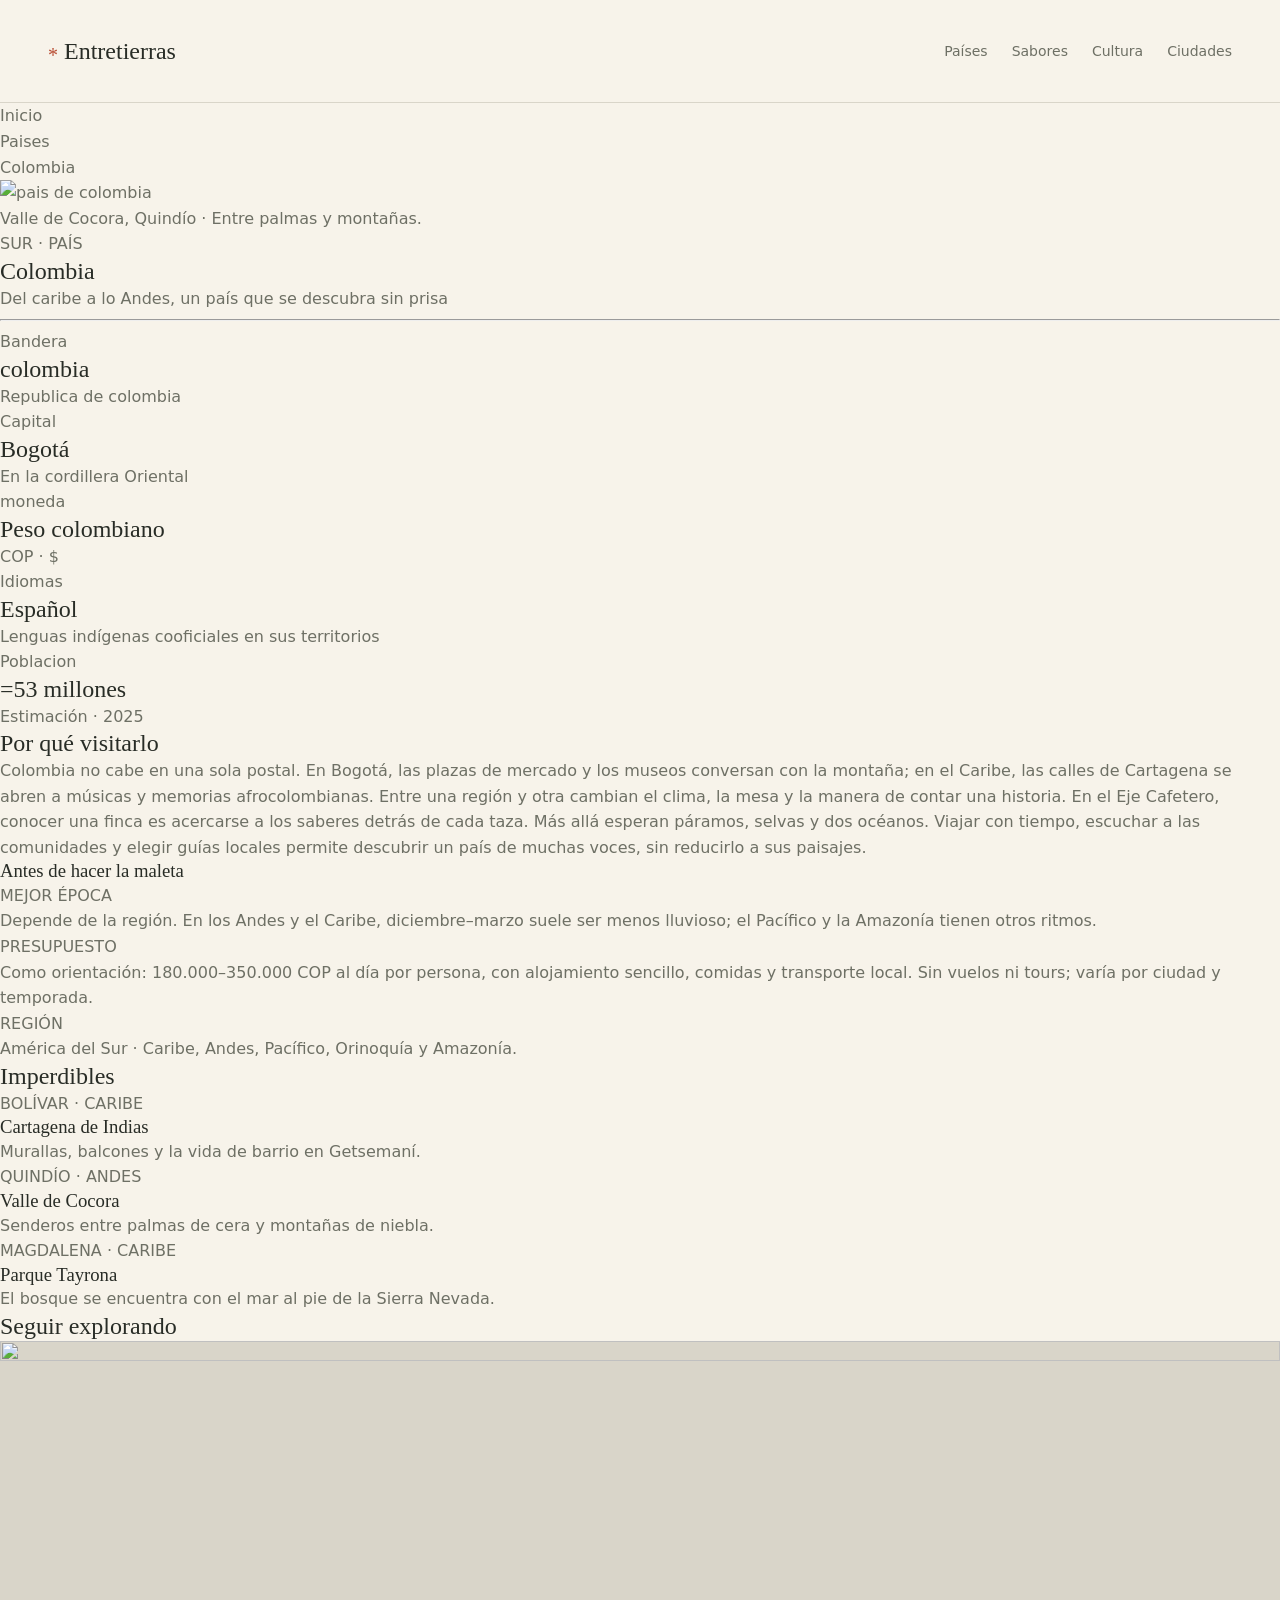
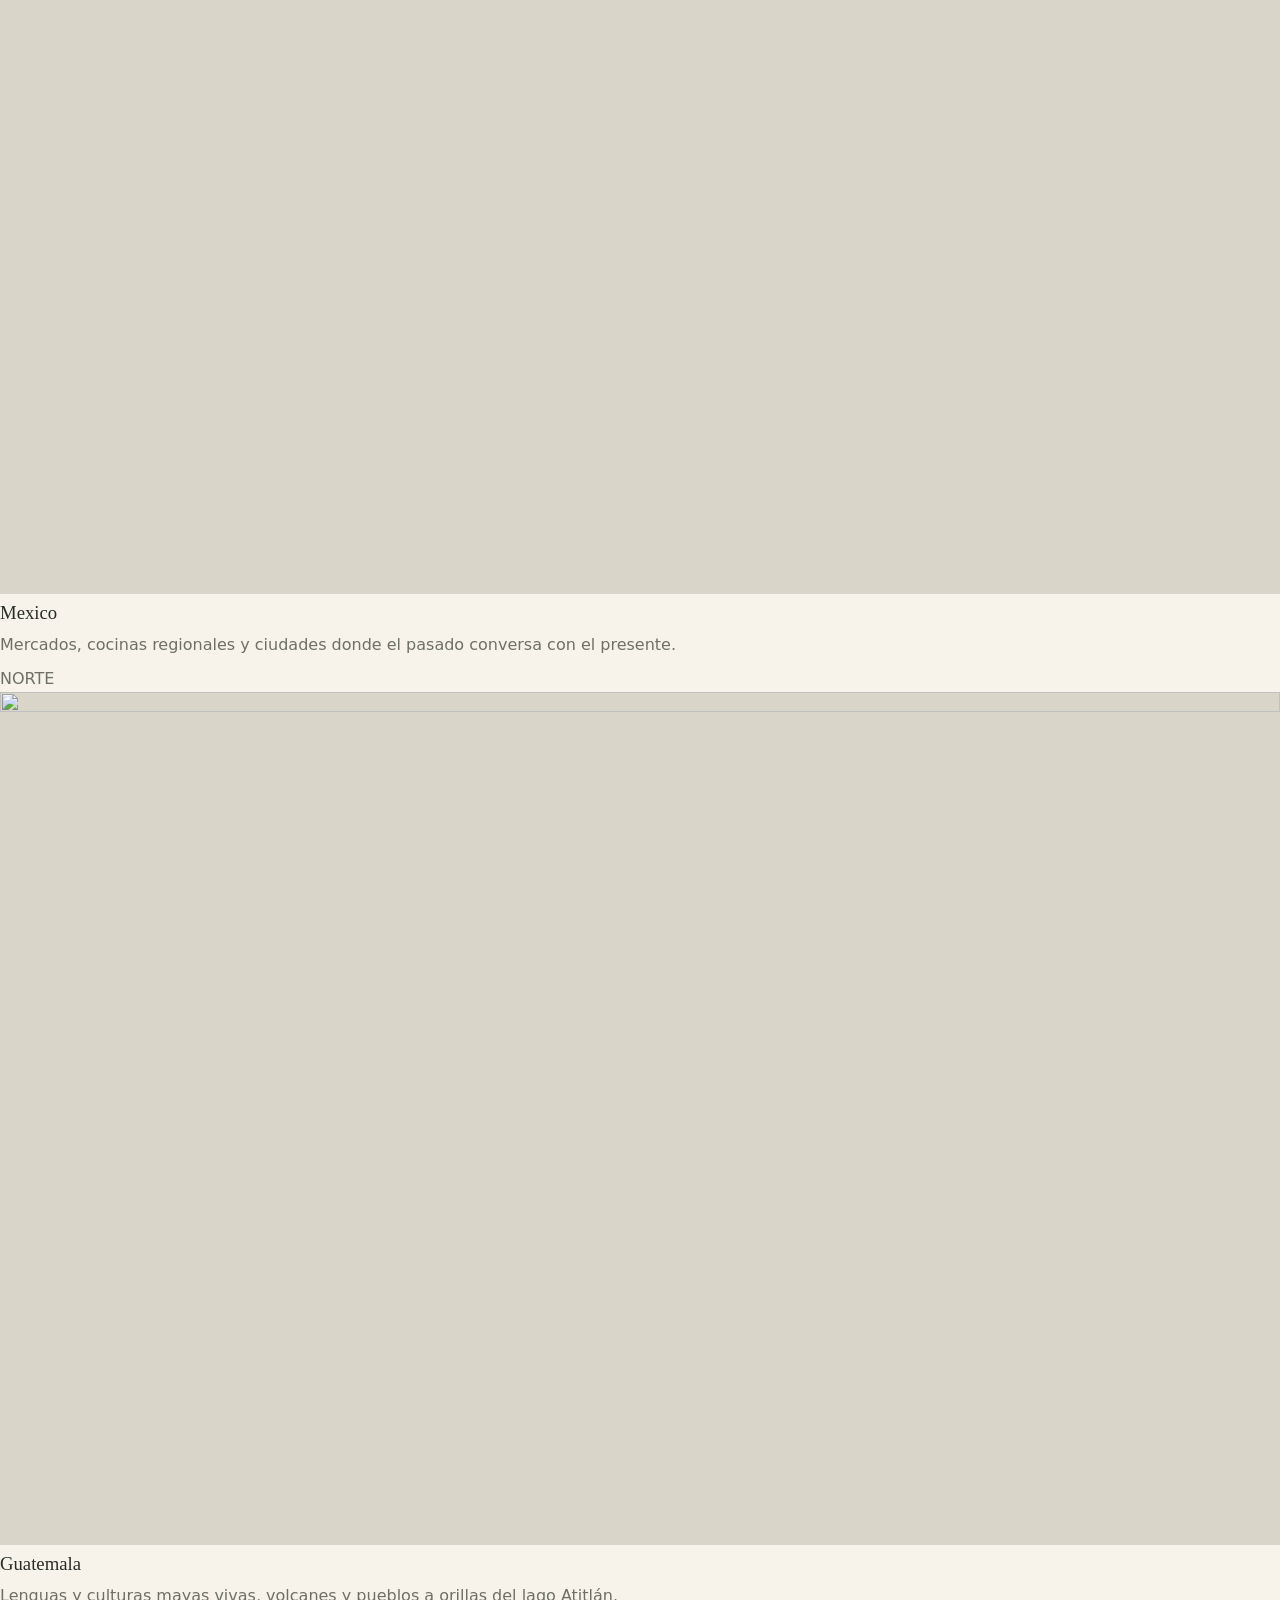
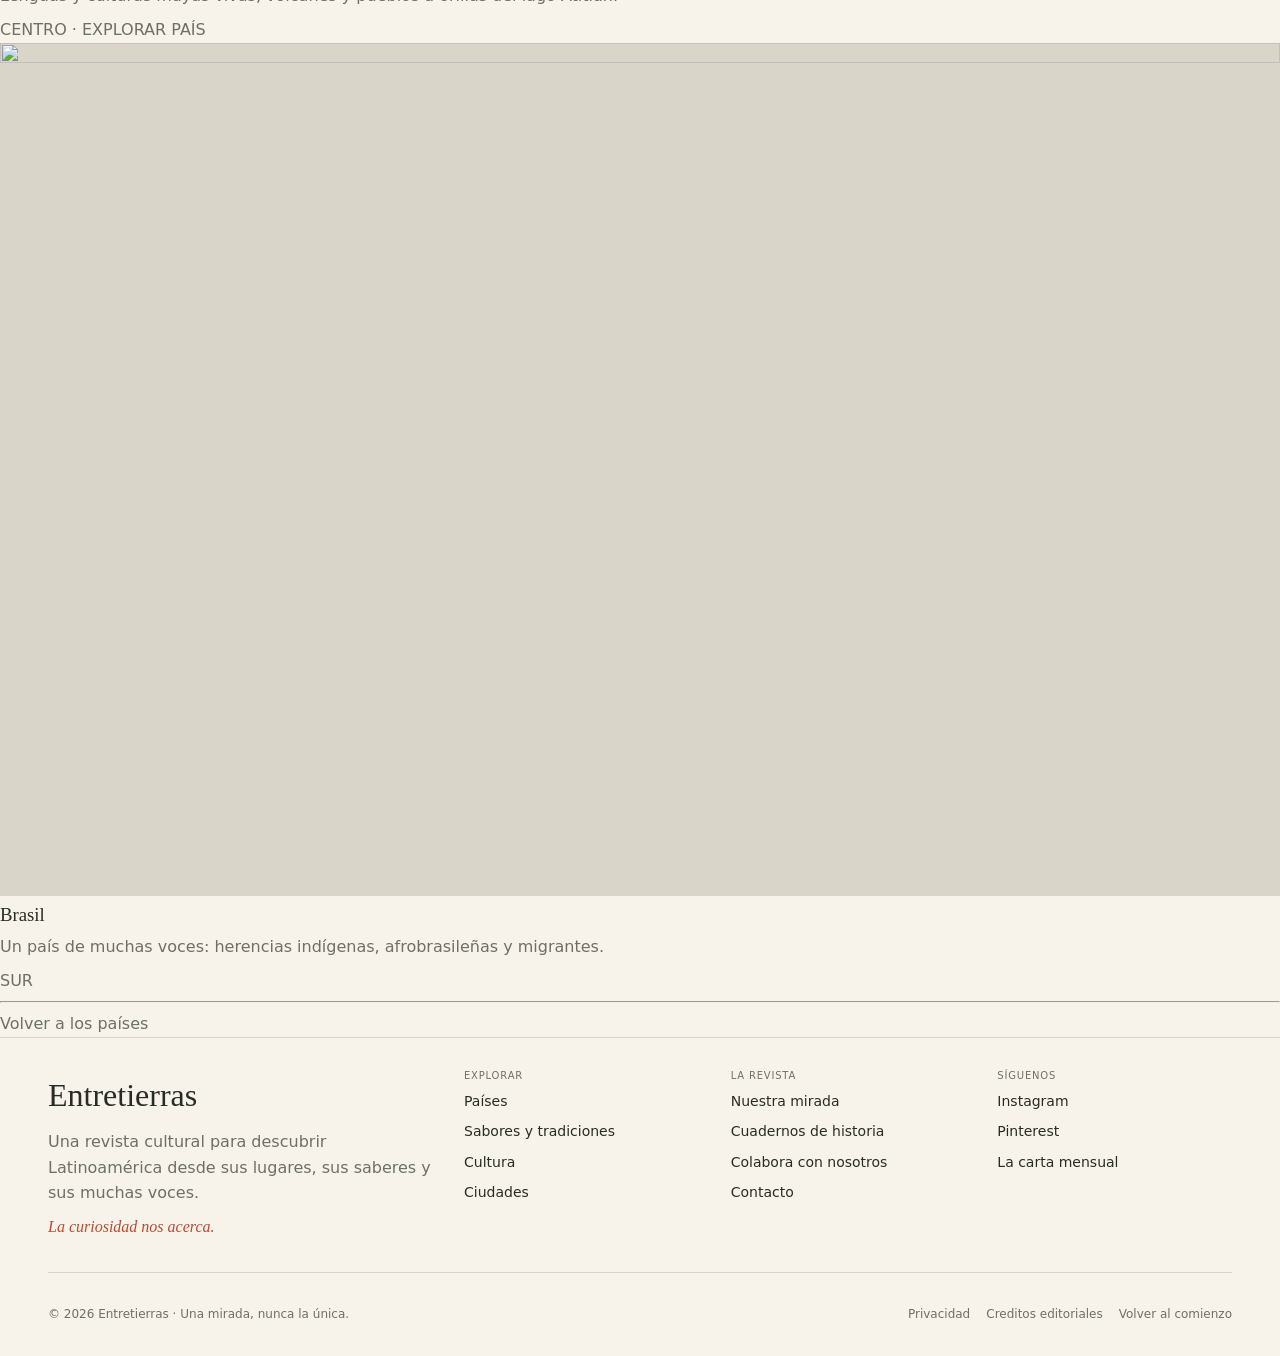
==== pais.html @ d5493a82 "mover cambios a la nueva rama" ====
<!DOCTYPE html>
<html lang="en">
<head>
    <meta charset="UTF-8">
    <meta name="viewport" content="width=device-width, initial-scale=1.0">
    <title>Pais | Entretierras</title>
    <link rel="stylesheet" href="css/base.css">
    <link rel="stylesheet" href="css/layout.css">
    <link rel="stylesheet" href="css/responsive.css">
    <link rel="stylesheet" href ="css/pais.css">
</head>
<body>
    <header class="header">
        <a href="index.html" class="logo">
            <span class="logo-asterisco">*</span> Entretierras
        </a>

        <nav class ="nav" aria-label="Navegación principal">
            <ul class="lista-nav">
                <li><a href="#paises" >Países</a></li>
                <li><a href="#sabores" >Sabores</a></li>
                <li><a href="#cultura" >Cultura</a></li>
                <li><a href="#ciudades" >Ciudades</a></li>
            </ul>
        </nav>
     </header>
     <main>
        <section class="presentacion-pais" aria-label="presentacion">
        <div class="ruta-estado">
            <ul>
               <li><a href="">Inicio</a></li>
               <li><a href="">Paises</a></li>
               <li><a href="">Colombia</a></li>
            </ul>
        </div>

            <article class="contenedor-imagen">
                <img src="" alt="pais de colombia">
                <div class="pie-foto">
                    <p>Valle de Cocora, Quindío · Entre palmas y montañas.</p>
                </div>
            </article>
            <div class="nombre-mirada">
                <span>SUR · PAÍS</span>
                <h1>Colombia</h1>
                <p>Del caribe a lo Andes, un país que se descubra sin prisa</p>
            </div>
            <hr>
            <div class="datos-rapidos">
                <div class="contenedores-datos">
                    <span>Bandera</span>
                    <img src="" alt="">
                    <h2>colombia</h2>
                    <p>Republica de colombia</p>
                </div>
                <div class="contenedores-datos">
                    <span>Capital</span>
                    <h2>Bogotá</h2>
                    <p>En la cordillera Oriental</p>
                </div>
                <div class="contenedores-datos">
                    <span>moneda</span>
                    <h2>Peso colombiano</h2>
                    <p>COP · $</p>
                </div>
                <div class="contenedores-datos">
                    <span>Idiomas</span>
                    <h2>Español</h2>
                    <p>Lenguas indígenas cooficiales en sus territorios</p>
                </div>
                <div class="contenedores-datos">
                    <span>Poblacion</span>
                    <h2>=53 millones</h2>
                    <p>Estimación · 2025</p>
                </div>
            </div>

            <div class="motivo-viajar" arial-label="Sugerencias para visitar">
                <div>
                    <h2>Por qué visitarlo</h2>
                    <p>Colombia no cabe en una sola postal. En Bogotá, las plazas de mercado y los museos conversan con la montaña; en el Caribe, las calles de Cartagena se abren a músicas y memorias afrocolombianas. Entre una región y otra cambian el clima, la mesa y la manera de contar una historia.
                        En el Eje Cafetero, conocer una finca es acercarse a los saberes detrás de cada taza. Más allá esperan páramos, selvas y dos océanos. Viajar con tiempo, escuchar a las comunidades y elegir guías locales permite descubrir un país de muchas voces, sin reducirlo a sus paisajes.
                    </p>
                </div>
                <div>
                    <h3>Antes de hacer la maleta</h3>
                    <span>MEJOR ÉPOCA</span>
                    <p>Depende de la región. En los Andes y el Caribe, diciembre–marzo suele ser menos lluvioso; el Pacífico y la Amazonía tienen otros ritmos.</p>
                    <span>PRESUPUESTO</span>
                    <p>Como orientación: 180.000–350.000 COP al día por persona, con alojamiento sencillo, comidas y transporte local. Sin vuelos ni tours; varía por ciudad y temporada.</p>
                    <span>REGIÓN</span>
                    <p>América del Sur · Caribe, Andes, Pacífico, Orinoquía y Amazonía.</p>
                </div>
            </div>
        </section>

        <section class="lugares-imperdibles" aria-label="lugares imperdibles de paises">

            <h2>Imperdibles</h2>
                <div class="lugares">

                    <article class="seleccion-lugares">
                        <img src="" alt="">
                        <span>BOLÍVAR · CARIBE</span>
                        <h3>Cartagena de Indias</h3>
                        <p>Murallas, balcones y la vida de barrio en Getsemaní.</p>
                    </article>

                    <article class="seleccion-lugares">
                        <img src="" alt="">
                        <span>QUINDÍO · ANDES</span>
                        <h3>Valle de Cocora</h3>
                        <p>Senderos entre palmas de cera y montañas de niebla.</p>
                    </article>

                    <article class="seleccion-lugares">
                        <img src="" alt="">
                        <span>MAGDALENA · CARIBE</span>
                        <h3>Parque Tayrona</h3>
                        <p>El bosque se encuentra con el mar al pie de la Sierra Nevada.</p>
                    </article>
                </div>

        </section>

        <section class="seguir-explorando"arial-label="Seccion para seguir explorando mas paises">
            <h2>Seguir explorando</h2>
            <div class="seccion-exploracion">
                <articles class="tarjeta-pais">
                    <img src="" alt="">
                    <h3>Mexico</h3>
                    <p>Mercados, cocinas regionales y ciudades donde el pasado conversa con el presente.</p>
                    <span>NORTE</span>
                </articles>
                <articles class="tarjeta-pais">
                    <img src="" alt="">
                    <h3>Guatemala</h3>
                    <p>Lenguas y culturas mayas vivas, volcanes y pueblos a orillas del lago Atitlán.</p>
                    <span>CENTRO · EXPLORAR PAÍS</span>
                </articles>
                <articles class="tarjeta-pais">
                    <img src="" alt="">
                    <h3>Brasil</h3>
                    <p>Un país de muchas voces: herencias indígenas, afrobrasileñas y migrantes.</p>
                    <span>SUR</span>
                </articles>
            </div>
             <hr>
             <div class="regreso-indice">
                <ul>
                    <li><a href="">Volver a los países</a></li>
                </ul>
             </div>
        </section>
     </main>
      <footer class="footer">

                <div class="informacion-footer">
                    <p class="footer-logo">Entretierras</p>
                    <p>Una revista cultural para descubrir Latinoamérica desde sus lugares, sus saberes y sus muchas voces.</p>
                    <p class="footer-lema">La curiosidad nos acerca.</p>
                </div>

                <div class="enlaces-footer">
                    <h3>Explorar</h3>
                    <ul>
                        <li><a href="#paises">Países</a></li>
                        <li><a href="#sabores">Sabores y tradiciones</a></li>
                        <li><a href="#cultura">Cultura</a></li>
                        <li><a href="#ciudades">Ciudades</a></li>
                    </ul>
                </div>

                <div class="revistas-footer">
                    <h3>La revista</h3>
                    <ul>
                        <li><a href="#">Nuestra mirada</a></li>
                        <li><a href="#">Cuadernos de historia</a></li>
                        <li><a href="#">Colabora con nosotros</a></li>
                        <li><a href="#">Contacto</a></li>
                    </ul>
                </div>

                <div class="redes-sociales">
                    <h3>Síguenos</h3>
                    <ul>
                        <li><a href="#">Instagram</a></li>
                        <li><a href="#">Pinterest</a></li>
                        <li><a href="#">La carta mensual</a></li>
                    </ul>
                </div>

                <hr class="linea-separadora">

                <div class="informacion-legal">
                    <p>© 2026 Entretierras · Una mirada, nunca la única.</p>
                    <ul>
                        <li><a href="#">Privacidad</a></li>
                        <li><a href="#">Creditos editoriales</a></li>
                        <li><a href="#inicio">Volver al comienzo</a></li>
                    </ul>
                </div>
            </footer>
</body>
</html>
---- css/base.css ----
/* === variables === */
:root {

  /*colores*/
  --color-fondo: #F7F3EA;
  --color-titulos: #282C26;
  --color-texto: #6E7065;
  --color-terracota: #B84C32;
  --color-fondo-alt: #FFFCF6;
  --color-fondo-newsletter: #EFE1D5;
  --color-fondo-secciones: #D9D5C9;
  --color-verde-suave: #E6EADD;
  /*tipografías*/
  --fuente-titulos: 'Lora', Georgia, serif;
  --fuente-texto: 'Inter', system-ui, sans-serif;

  /*margenes */
  --margen-lateral: 1rem;
  --ancho-max: 1200px;
}

*,
*::before,
*::after {
  box-sizing: border-box;
}

body,
h1,
h2,
h3,
p,
ul {
  margin: 0;
}

/*=== Estilos de los elementos base === */

body {
  background: var(--color-fondo);
  color: var(--color-texto);
  font-family: var(--fuente-texto);
  font-size: 1rem;
  line-height: 1.6;
}

h1,
h2,
h3 {
  font-family: var(--fuente-titulos);
  font-weight: 400;
  line-height: 1.2;
  color: var(--color-titulos);
}

ul {
  padding: 0;
  list-style: none;
}

a {
  color: inherit;
  text-decoration: none;
}

img {
  display: block;
  max-width: 100%;
  height: auto;
}
---- css/layout.css ----
/* === Layout: estructura de la página (móvil primero) === */

   /*==Header==*/
.header{
    display:flex;
    flex-direction: column;
    align-items: center;
    gap: 0.75rem;
    padding: 1rem;
    border-bottom: 1px solid var(--color-fondo-secciones);
}
.logo{
    font-family: var(--fuente-titulos);
    font-size: 1.5rem;
    color: var(--color-titulos);
}
.logo-asterisco{
    color: var(--color-terracota);
    font-size: 1.25rem;
    position: relative;
    top: 0.2rem;
}
.lista-nav{
    display: flex;
    flex-wrap:wrap;
    justify-content: center;
    gap: 1rem 1.5rem;
     font-size: 0.875rem;
}
.lista-nav a:hover{
 color: var(--color-terracota)
}
/*eslogan inicial de la pagina*/
.eslogan{
    display: flex;
    flex-direction: column;
    align-items: center;
    gap: 0.25rem;
   padding-block: 0.75rem;
    border-bottom: 1px solid var(--color-fondo-secciones);
    font-size: 0.625rem;
     letter-spacing: 0.08em;
     text-transform: uppercase;
     text-align: center;
}
/* ==Parte del hero de la pagina ==*/ 
.historia-destacada{
    display: flex;
    flex-direction: column;
    gap:1.5rem;
   padding-block: 1.5rem 2rem;
}
.historia-portada{
    display: flex;
    flex-direction: column;
    align-items: flex-start;
    gap: 1rem;
}
.subtitulo{
    color: var(--color-terracota);
    font-size: 0.625rem;
    letter-spacing: 0.08rem;
}
.titulo-principal{
    font-size: 2.25rem;
}
.boton{
    display: inline-block;
    padding: 0.75rem 1.25rem;
    background: var(--color-terracota);
    color: var(--color-fondo-alt);
    font-size: 0.875rem;
}
.nota-hero{
    border-left: 2px solid #B95C4D;
    padding-left: 12px;
    font-size: 0.75rem;
}
/* Imagen del hero */ 
.historia-imagen {
  position: relative;
}
.foto-hero{
  width: 100%;
  aspect-ratio: 4 / 3;
  object-fit: cover;
  background: var(--color-fondo-secciones);
}
.ubicacion-imagen{
    font-size: 0.75rem;
    position: absolute;
    top: 0.75rem;
    left:0.75rem;
    padding: 0.25rem 0.625rem;
    background: var(--color-fondo-alt);
}
.tarjeta-flotante{
    padding:1rem;
    background:var(--color-fondo-alt);
}
.tarjeta-flotante span {
  font-size: 0.625rem;
  letter-spacing: 0.08em;
  color: var(--color-terracota);
}
/* Secciones de la pagina*/
.secciones{
    display: flex;
    flex-direction: column;
    gap: 0.5rem;
    padding-block: 0.75rem;
    border-bottom: none;
}
.secciones-titulo{
    font-family: var(--fuente-titulos);
    font-style: italic;
}
.lista-secciones{
    display: grid;
    grid-template-columns: repeat(2,1fr);
    gap: 0.5rem 1rem;
    font-size: 0.75rem;
}
.lista-secciones a:hover{
    color: var(--color-terracota);
}
/* == Lineas separadas == */ 
.linea-separadora{
    border: none;
    border-top: 1px solid var(--color-fondo-secciones);
    margin: 1rem var(--margen-lateral);
}
/* == Seccion de paises == */ 
.tarjetas-paises{
    display: flex;
    flex-direction: column;
    gap: 1.5rem;
    padding-block: 2rem;
}
.introduccion{
    display: flex;
    flex-direction: column;
    gap: 0.5rem
}
.introduccion span{
    font-size: 0.625rem;
    letter-spacing: 0.08rem;
    text-transform: uppercase;
    color: var(--color-terracota);
}
.introduccion h2{
    font-size: 1.75rem;
}
.seccion-paises{
    display: grid;
    flex-direction: column;
    gap: 0.5rem;
}
.tarjeta-pais{
    display: flex;
    flex-direction: column;
    gap:0.5rem
}
.tarjeta-pais img{
    width: 100%;
    aspect-ratio: 3/2;
    object-fit: cover;
    background: var(--color-fondo-secciones);
}
.tarjeta-pais .region {
    font-size: 0.625rem;
    letter-spacing: 0.08em;
    text-transform: uppercase;
    color: var(--color-terracota);
}
/* == Seccion de los platos o sabores de paises destacados ==*/ 
.seccion-sabores{
    display: flex;
    flex-direction: column;
    gap: 1.5rem;
    padding-block: 2rem;
    background: var(--color-fondo-alt);
}
.introduccion-sabores{
    display: flex;
    flex-direction: column;
    gap: 0.5rem;
}
.introduccion-sabores span {
    font-size: 0.625rem;
    letter-spacing: 0.08em;
    text-transform: uppercase;
    color: var(--color-terracota);
}
.introduccion-sabores h2{
    font-size:  1.75rem;
}
.tarjetas-comidas {
    display: grid;
    gap: 1.5rem;
}
.tarjeta-comida {
    display: flex;
    flex-direction: column;
    gap: 0.5rem;
}
.tarjeta-comida img {
  width: 100%;
  aspect-ratio: 3 / 2;
  object-fit: cover;
  background: var(--color-fondo-secciones);
}
.tarjeta-comida span{
  font-size: 0.625rem;
  letter-spacing: 0.08rem;
  text-transform: uppercase;
  color: var(--color-terracota);
}
.tarjeta-comida h3 {
    font-size: 1.25rem;
}
/* == Seccion de cultura */
.seccion-cultura{
    display: flex;
    flex-direction: column;
    gap: 1.5rem;
    padding-block: 2rem;
}
.introduccion-cultura {
    display: flex;
    flex-direction: column;
    gap:0.5rem;
}
.introduccion-cultura span{
    text-transform: uppercase;
    font-size: 0.625rem;
    letter-spacing: 0.08em;
    color: var(--color-terracota);
}
.introduccion-cultura h2{
    font-size: 1.75rem;
}
.editorial-historias{
    display: grid;
    gap: 1.5rem;
}
.tarjeta-cultura{
    display: flex;
    flex-direction: column;
    gap: 0.5rem;
}
.tarjeta-cultura img {
  width: 100%;
  aspect-ratio: 4 / 3;
  object-fit: cover;
  background: var(--color-fondo-secciones);
}
.tarjeta-cultura span {
  font-size: 0.625rem;
  letter-spacing: 0.08em;
  text-transform: uppercase;
  color: var(--color-terracota);
}
.tarjeta-cultura h3 {
    font-size: 1.5rem;
}
.parrafo-significado {
  padding-left: 0.75rem;
  border-left: 2px solid var(--color-terracota);
  font-family: var(--fuente-titulos);
  font-style: italic;
  font-size: 1.125rem;
}
/* Seccion de ciudades */ 
.seleccion-ciudades{
    display: flex;
    gap: 1.5rem;
}
.seccion-ciudades{
    padding-block: 2rem;
}
.introduccion-ciudades {
    display: flex;
    flex-direction: column;
    gap: 0.5rem;
}
.introduccion-ciudades span{
    font-size: 0.625rem;
    letter-spacing: 0.08rem;
    text-transform: uppercase;
    color: var(--color-terracota)
}
.seccion-ciudades h2{
    font-size: 1.75rem;
}
.tarjetas-ciudades {
    display: grid;
    gap: 1.5rem;
}
.tarjeta-ciudad{
    display: flex;
    flex-direction: column;
    gap: 0.5rem;
}
.tarjeta-ciudad img {
  width: 100%;
  aspect-ratio: 4 / 3;
  object-fit: cover;
  background: var(--color-fondo-secciones);
}
.tarjeta-ciudad span {
  font-size: 0.625rem;
  letter-spacing: 0.08em;
  text-transform: uppercase;
  color: var(--color-terracota);
}
.tarjeta-ciudad h3 {
  font-size: 1.25rem;
}
/* === Newsletter === */
.seccion-suscripcion{
    display: flex;
    flex-direction: column;
    gap: 1.5rem;
    padding-block: 2rem;
    background: var(--color-fondo-newsletter);
}
.introduccion-suscripcion{
    display: flex;
    flex-direction: column;
    gap:0.5rem;
}
.introduccion-suscripcion span {
    font-size: 0.625rem;
    letter-spacing: 0.08em;
    color: var(--color-terracota);
}
.introduccion-suscripcion h2 {
    font-size: 1.75rem;
}
.formulario {
    display: flex;
    flex-direction: column;
    gap: 0.75rem
}
.formulario form{
    display: flex;
    flex-direction: column;
    gap:0.5rem
}
.formulario label {
    font-size: 0.75rem;
    font-weight: 500;
    color: var(--color-titulos);
}
.formulario input {
  width: 100%;
  padding: 0.75rem;
  border: 1px solid var(--color-fondo-secciones);
  background: var(--color-fondo-alt);
  font-family: inherit;
  font-size: 1rem;
}
button.boton{
    border: none;
    font-family: inherit;
    cursor: pointer;
}
.aviso-legal {
    font-size: 0.75rem;
}
/* == Footer == */ 
.footer {
    display: flex;
    flex-direction: column;
    gap: 1.5rem;
    padding-block: 2rem;
    border-top: 1px solid var(--color-fondo-secciones);
}
.informacion-footer {
  display: flex;
  flex-direction: column;
  gap: 0.5rem;
}
.footer-logo {
  font-family: var(--fuente-titulos);
  font-size: 1.5rem;
  color: var(--color-titulos);
}
.footer-lema {
  font-family: var(--fuente-titulos);
  font-style: italic;
  color: var(--color-terracota);
}
.revistas-footer h3, 
.redes-sociales h3, 
.enlaces-footer h3 {
    color: var(--color-texto);
}
.revistas-footer a, 
.redes-sociales a, 
.enlaces-footer a {
    color: var(--color-titulos);
}
.footer h3 {
  margin-bottom: 0.5rem;
  font-family: var(--fuente-texto);
  font-size: 0.625rem;
  letter-spacing: 0.08em;
  text-transform: uppercase;
}
.footer li {
  margin-bottom: 0.5rem;
  font-size: 0.875rem;
}
.footer a:hover {
  color: var(--color-terracota);
}
.footer .linea-separadora {
  margin: 0;
}
.informacion-legal {
  display: flex;
  flex-direction: column;
  gap: 0.75rem;
  font-size: 0.75rem;
}
.informacion-legal ul {
  display: flex;
  flex-wrap: wrap;
  gap: 0.5rem 1rem;
}

.informacion-legal li {
  margin-bottom: 0;
  font-size: inherit;
}
/* Para ajustar un poco las margenes*/
.header,
.eslogan,
.historia-destacada,
.secciones,
.tarjetas-paises,
.seccion-sabores,
.seccion-cultura,
.seccion-ciudades,
.seccion-suscripcion,
.footer {
  padding-inline: var(--margen-lateral);
}
---- css/responsive.css ----
@media (min-width: 768px) {
  :root { --margen-lateral: 2rem; }

  .seleccion-paises,
  .tarjetas-comidas,
  .tarjetas-ciudades {
    grid-template-columns: repeat(2, 1fr);
  }
}
@media (min-width: 1024px){
     :root { --margen-lateral: max(3rem, calc((100% - 1200px) / 2)); }
    .header{
        flex-direction: row;
        justify-content: space-between;
        align-items: center;
        padding-block: 2rem;
    }
    .eslogan{
        flex-direction: row;
        justify-content: space-between;
    }
    .historia-destacada{
        align-items: center;
        flex-direction: row;
        gap: 2rem;
    }
    .foto-hero{
        max-height: 36rem;
    }
    .ubicacion-imagen{
        position: absolute;
        top: 20px;
        left: 20px;
    }
    .tarjeta-flotante{
        position: absolute;
        bottom: 20px;
        left: 20px;
    }
    .historia-portada{
       display: flex;
       flex-direction: column;
       gap: 1rem;
    }
    .titulo-principal{

       font-size: clamp(2.25rem, 4vw, 3.5rem);
    }
    .boton{
      margin-bottom: 10px;
    }
    .nota-hero{
        max-width: 280px;
    }
    
    .secciones{
       flex-direction: row;
       justify-content: space-between;
       align-items: center;
       padding-block: 0.75rem;
    }
    .lista-secciones{
        display: flex;
        flex: 1;
        justify-content: space-between;
        margin-left: 3rem;
    }
   .seleccion-paises , .tarjetas-comidas, 
   .tarjetas-ciudades{
    display: grid;
    grid-template-columns: repeat(3,1fr);
   }
   .seccion-ciudades{
     padding-block: 4rem;
   }
   .seleccion-paises{
    gap:1.5rem;
   }
   .editorial-historias {
    grid-template-columns: 2fr 1fr;
    align-items: start;
   }
   .tarjeta-cultura:first-child{
    grid-row: 1/ span 2;
   }
   .parrafo-significado{
    padding: 1rem;
    background: var(--color-verde-suave);
    border-left: none;
   }
   .tarjeta-cultura:first-child img { 
    aspect-ratio: 16 / 9; 
}
.tarjeta-cultura:nth-child(2) img { 
    aspect-ratio: 4 / 3; 
}
.seccion-suscripcion {
  flex-direction: row;
  justify-content: space-between;
  align-items: center;
  gap: 3rem;
}

.introduccion-suscripcion,
.formulario {
  flex: 1;
}

.formulario form {
  flex-direction: row;
  flex-wrap: wrap;
  gap: 0.5rem;
}

.formulario label {
  width: 100%;
}

.formulario input {
  flex: 1;
  width: auto;
}

.formulario .boton {
  width: auto;
}

/* Footer */
.footer {
  flex-direction: row;
  flex-wrap: wrap;
  justify-content: space-between;
  gap: 2rem;
}

.informacion-footer {
  flex: 2;
  max-width: 24rem;
}

.enlaces-footer,
.revistas-footer,
.redes-sociales {
  flex: 1;
}

.footer .linea-separadora,
.informacion-legal {
  width: 100%;
}

.informacion-legal {
  flex-direction: row;
  justify-content: space-between;
}
.footer-logo{
    font-size: 2rem;
}
.revistas-footer h3, 
.redes-sociales h3, 
.enlaces-footer h3 {
    color: var(--color-texto);
}
.revistas-footer a, 
.redes-sociales a, 
.enlaces-footer a {
    color: var(--color-titulos);
}

}
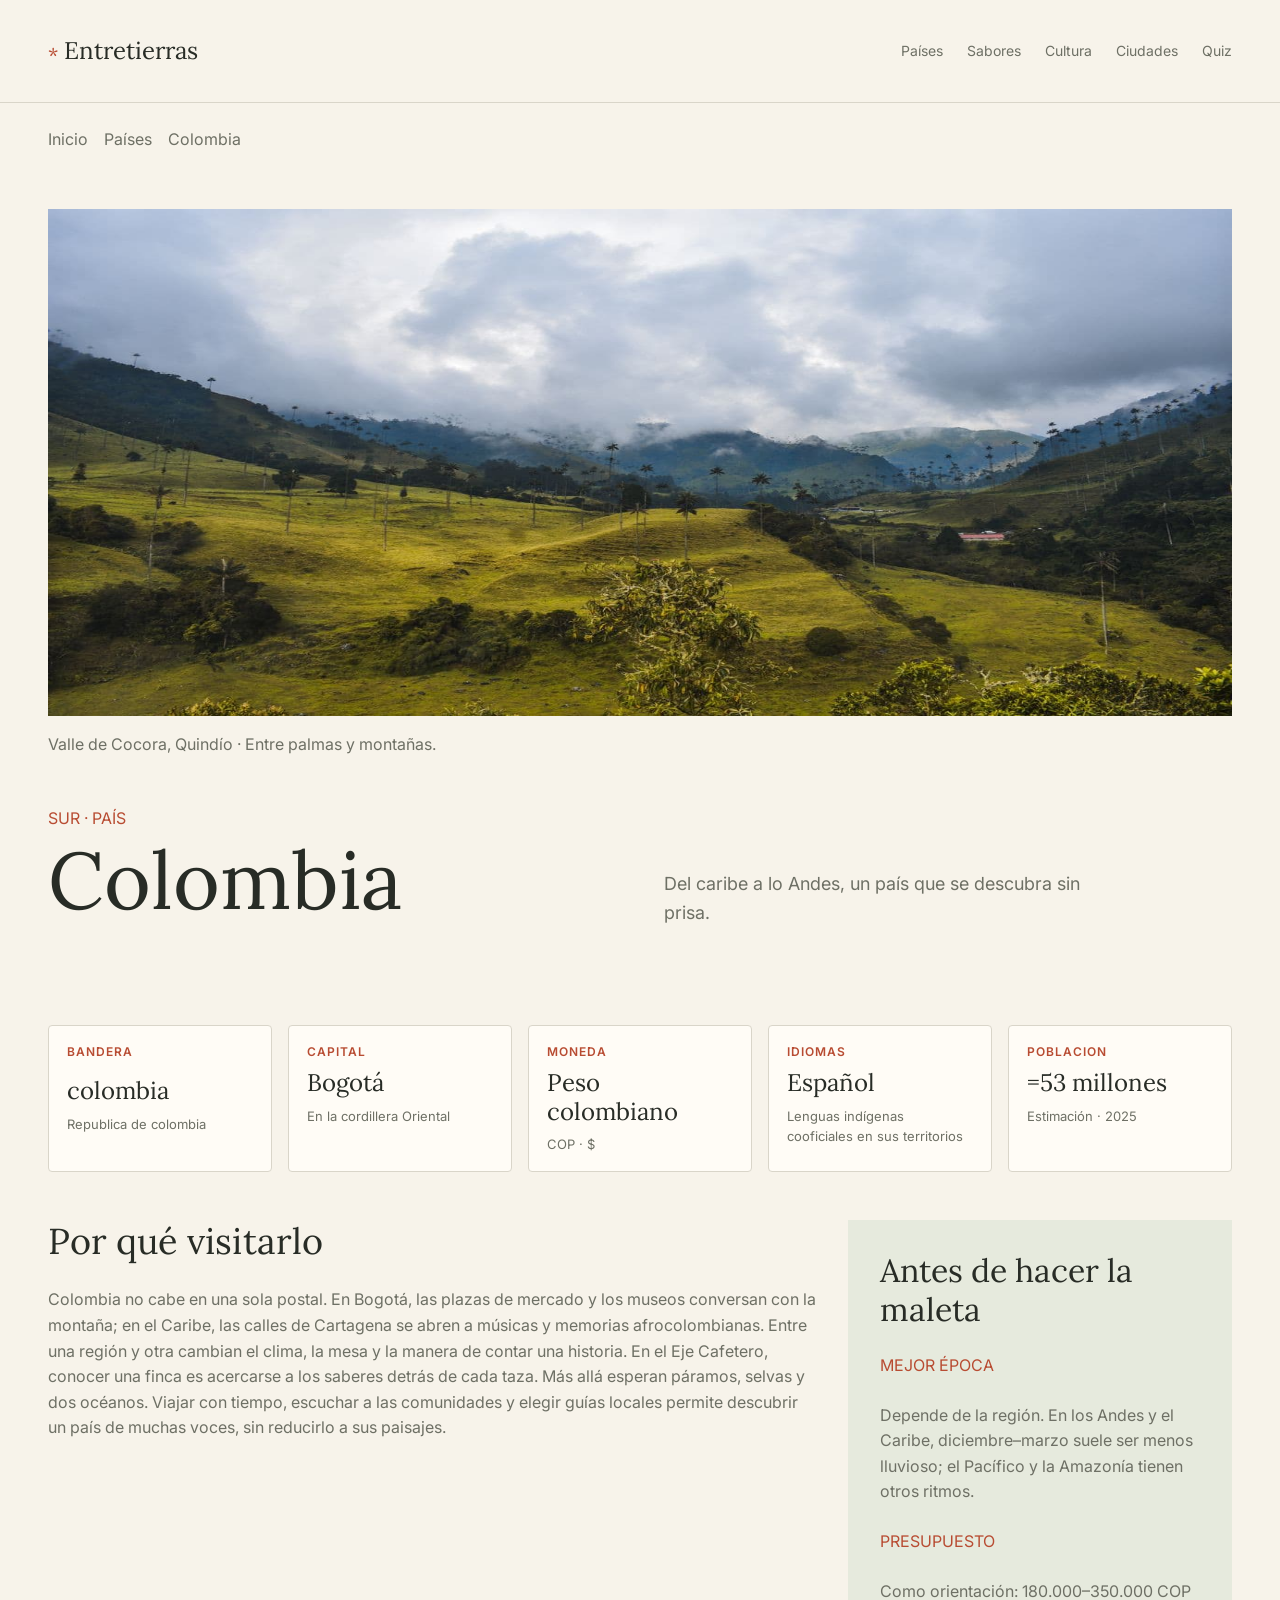
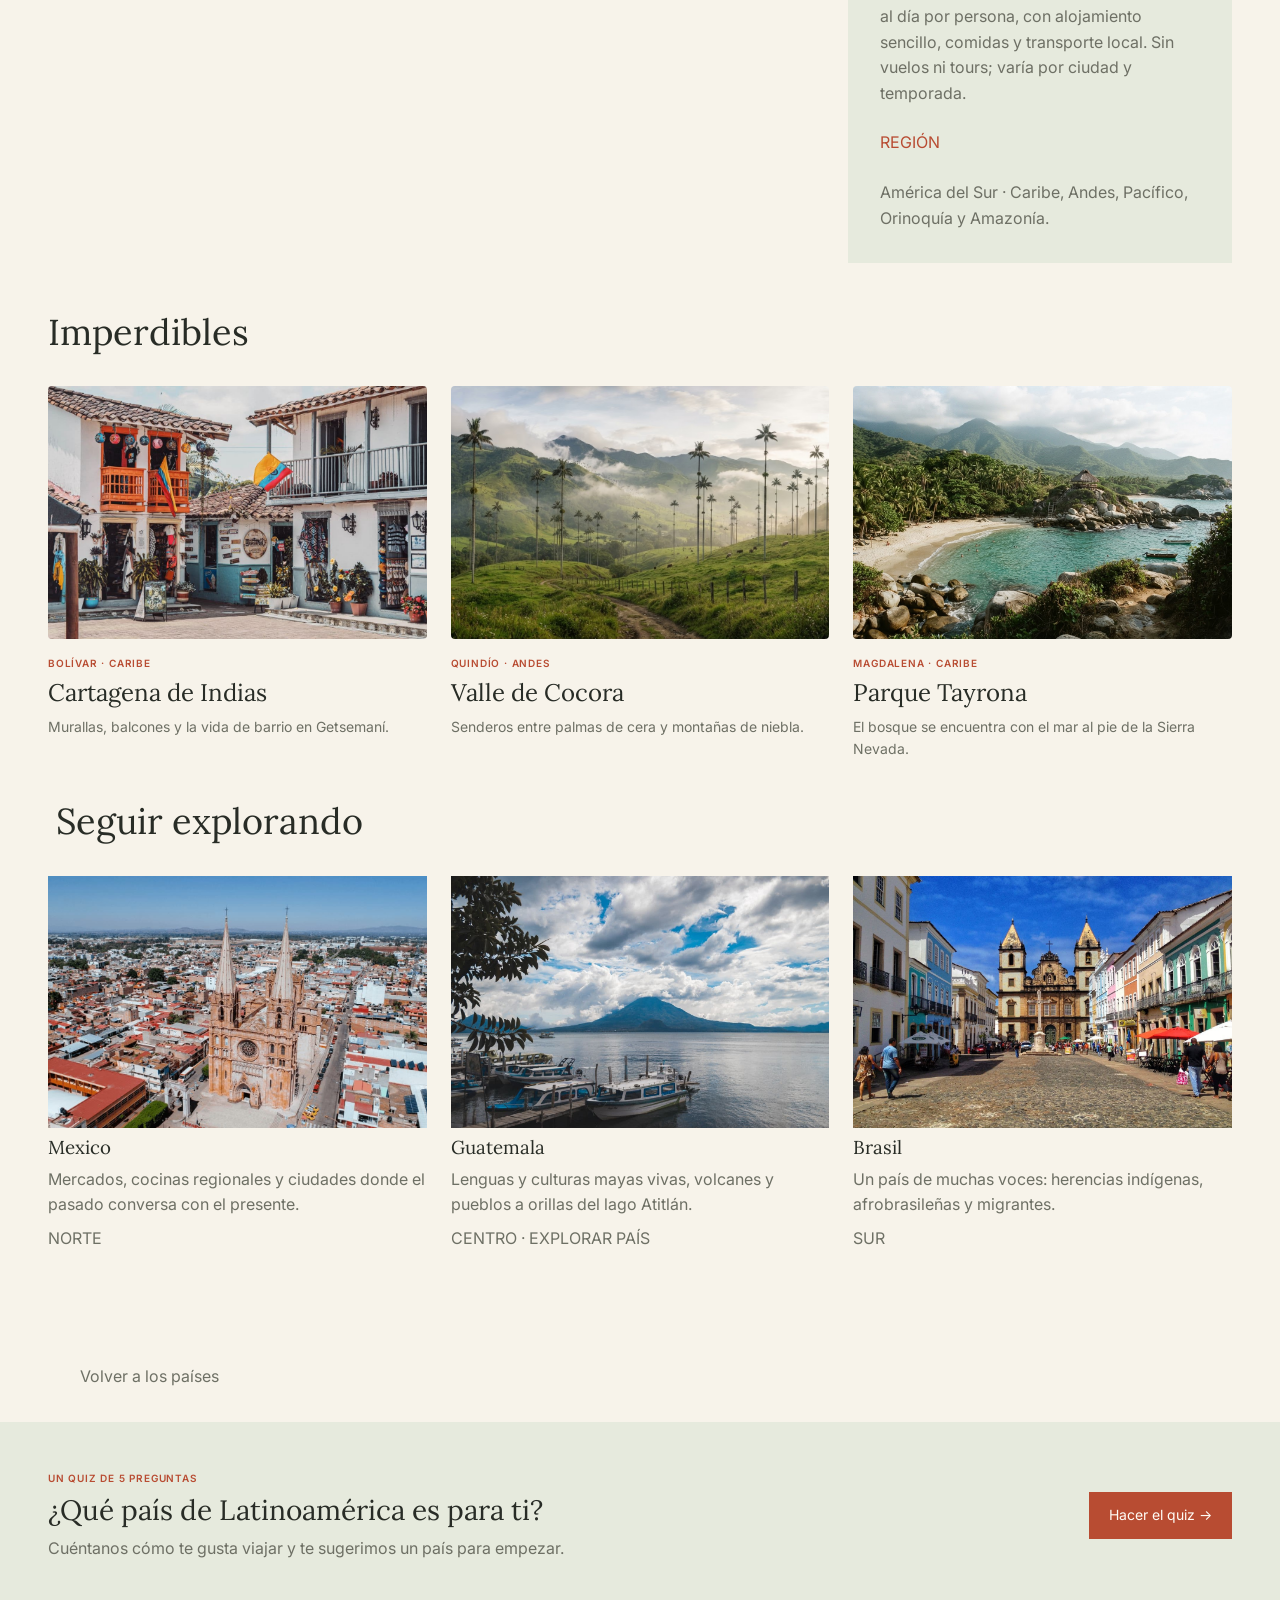
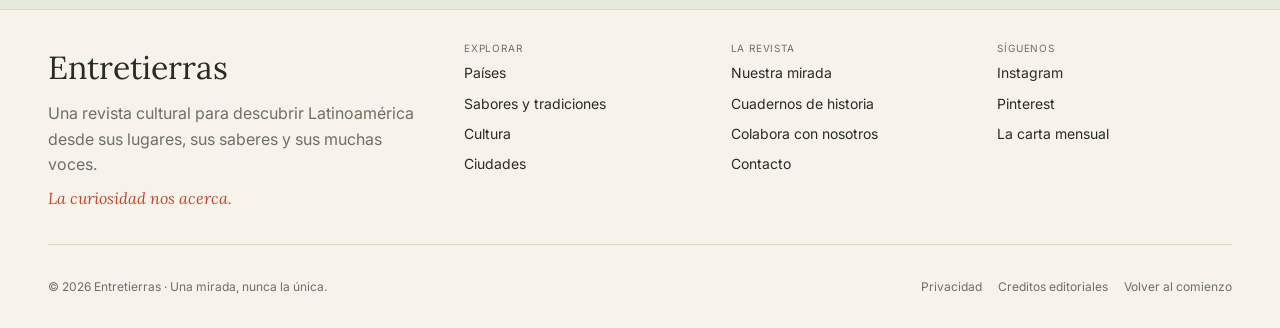
==== commit d8a4a8a4: "se termino la pagina de pais, además se hicieron algunas correciones sobre clases duplicadas en la p" ====
--- a/pais.html
+++ b/pais.html
@@ -1,9 +1,12 @@
 <!DOCTYPE html>
-<html lang="en">
+<html lang="es">
 <head>
     <meta charset="UTF-8">
     <meta name="viewport" content="width=device-width, initial-scale=1.0">
     <title>Pais | Entretierras</title>
+    <link rel="preconnect" href="https://fonts.googleapis.com">
+    <link rel="preconnect" href="https://fonts.gstatic.com" crossorigin>
+    <link href="https://fonts.googleapis.com/css2?family=Inter:wght@400;500;600&family=Lora:ital,wght@0,400;0,500;1,400&display=swap" rel="stylesheet">
     <link rel="stylesheet" href="css/base.css">
     <link rel="stylesheet" href="css/layout.css">
     <link rel="stylesheet" href="css/responsive.css">
@@ -21,6 +24,7 @@
                 <li><a href="#sabores" >Sabores</a></li>
                 <li><a href="#cultura" >Cultura</a></li>
                 <li><a href="#ciudades" >Ciudades</a></li>
+                 <li><a href="quiz.html">Quiz</a></li>
             </ul>
         </nav>
      </header>
@@ -28,14 +32,14 @@
         <section class="presentacion-pais" aria-label="presentacion">
         <div class="ruta-estado">
             <ul>
-               <li><a href="">Inicio</a></li>
-               <li><a href="">Paises</a></li>
-               <li><a href="">Colombia</a></li>
+               <li><a href="index.html">Inicio</a></li>
+               <li><a href="index.html#paises">Países</a></li>
+               <li aria-current="page">Colombia</li>
             </ul>
-        </div>
+            </div>
 
             <article class="contenedor-imagen">
-                <img src="" alt="pais de colombia">
+                <img src="img/paises/colombia-pais.jpg" alt="pais de colombia">
                 <div class="pie-foto">
                     <p>Valle de Cocora, Quindío · Entre palmas y montañas.</p>
                 </div>
@@ -43,7 +47,7 @@
             <div class="nombre-mirada">
                 <span>SUR · PAÍS</span>
                 <h1>Colombia</h1>
-                <p>Del caribe a lo Andes, un país que se descubra sin prisa</p>
+                <p>Del caribe a lo Andes, un país que se descubra sin prisa.</p>
             </div>
             <hr>
             <div class="datos-rapidos">
@@ -75,14 +79,14 @@
                 </div>
             </div>
 
-            <div class="motivo-viajar" arial-label="Sugerencias para visitar">
-                <div>
+            <div class="motivo-viajar">
+                <div class="aclaracion-motivo">
                     <h2>Por qué visitarlo</h2>
                     <p>Colombia no cabe en una sola postal. En Bogotá, las plazas de mercado y los museos conversan con la montaña; en el Caribe, las calles de Cartagena se abren a músicas y memorias afrocolombianas. Entre una región y otra cambian el clima, la mesa y la manera de contar una historia.
                         En el Eje Cafetero, conocer una finca es acercarse a los saberes detrás de cada taza. Más allá esperan páramos, selvas y dos océanos. Viajar con tiempo, escuchar a las comunidades y elegir guías locales permite descubrir un país de muchas voces, sin reducirlo a sus paisajes.
                     </p>
                 </div>
-                <div>
+                <div class="ficha-viaje">
                     <h3>Antes de hacer la maleta</h3>
                     <span>MEJOR ÉPOCA</span>
                     <p>Depende de la región. En los Andes y el Caribe, diciembre–marzo suele ser menos lluvioso; el Pacífico y la Amazonía tienen otros ritmos.</p>
@@ -100,21 +104,21 @@
                 <div class="lugares">
 
                     <article class="seleccion-lugares">
-                        <img src="" alt="">
+                        <img src="img/ciudades/ciudad-cartagena.jpg" alt="Tienda de cartagena">
                         <span>BOLÍVAR · CARIBE</span>
                         <h3>Cartagena de Indias</h3>
                         <p>Murallas, balcones y la vida de barrio en Getsemaní.</p>
                     </article>
 
                     <article class="seleccion-lugares">
-                        <img src="" alt="">
+                        <img src="img/ciudades/quindio.jpg" alt="">
                         <span>QUINDÍO · ANDES</span>
                         <h3>Valle de Cocora</h3>
                         <p>Senderos entre palmas de cera y montañas de niebla.</p>
                     </article>
 
                     <article class="seleccion-lugares">
-                        <img src="" alt="">
+                        <img src="img/ciudades/magdalena.jpg" alt="">
                         <span>MAGDALENA · CARIBE</span>
                         <h3>Parque Tayrona</h3>
                         <p>El bosque se encuentra con el mar al pie de la Sierra Nevada.</p>
@@ -123,35 +127,43 @@
 
         </section>
 
-        <section class="seguir-explorando"arial-label="Seccion para seguir explorando mas paises">
+        <section class="seguir-explorando"aria-label="Seccion para seguir explorando mas paises">
             <h2>Seguir explorando</h2>
             <div class="seccion-exploracion">
-                <articles class="tarjeta-pais">
-                    <img src="" alt="">
+                <article class="tarjeta-pais">
+                    <img src="img/paises/mexico-pais.jpg" alt="pais-mexico">
                     <h3>Mexico</h3>
                     <p>Mercados, cocinas regionales y ciudades donde el pasado conversa con el presente.</p>
                     <span>NORTE</span>
-                </articles>
-                <articles class="tarjeta-pais">
-                    <img src="" alt="">
+                </article>
+                <article class="tarjeta-pais">
+                    <img src="img/paises/guatemala-pais.jpg" alt="pais-guatemala">
                     <h3>Guatemala</h3>
                     <p>Lenguas y culturas mayas vivas, volcanes y pueblos a orillas del lago Atitlán.</p>
                     <span>CENTRO · EXPLORAR PAÍS</span>
-                </articles>
-                <articles class="tarjeta-pais">
-                    <img src="" alt="">
+                </article>
+                <article class="tarjeta-pais">
+                    <img src="img/paises/brasil-pais.jpg" alt="pais-brasil">
                     <h3>Brasil</h3>
                     <p>Un país de muchas voces: herencias indígenas, afrobrasileñas y migrantes.</p>
                     <span>SUR</span>
-                </articles>
+                </article>
             </div>
              <hr>
              <div class="regreso-indice">
                 <ul>
-                    <li><a href="">Volver a los países</a></li>
+                    <li><a href="index.html#paises">Volver a los países</a></li>
                 </ul>
              </div>
         </section>
+        <section class="seccion-quiz" id="quiz" aria-labelledby="titulo-quiz">
+    <div class="introduccion-quiz">
+        <span>UN QUIZ DE 5 PREGUNTAS</span>
+        <h2 id="titulo-quiz">¿Qué país de Latinoamérica es para ti?</h2>
+        <p>Cuéntanos cómo te gusta viajar y te sugerimos un país para empezar.</p>
+    </div>
+    <a href="quiz.html" class="boton">Hacer el quiz →</a>
+</section>
      </main>
       <footer class="footer">
 
@@ -201,5 +213,5 @@
                     </ul>
                 </div>
             </footer>
-</body>
-</html>+    </body>
+    </html>
--- a/css/layout.css
+++ b/css/layout.css
@@ -151,7 +151,7 @@
 .introduccion h2{
     font-size: 1.75rem;
 }
-.seccion-paises{
+.seleccion-paises{
     display: grid;
     flex-direction: column;
     gap: 0.5rem;
@@ -271,12 +271,10 @@
   font-style: italic;
   font-size: 1.125rem;
 }
-/* Seccion de ciudades */ 
-.seleccion-ciudades{
-    display: flex;
-    gap: 1.5rem;
-}
 .seccion-ciudades{
+    display: flex;
+    flex-direction: column;
+    gap: 1.5rem;
     padding-block: 2rem;
 }
 .introduccion-ciudades {
@@ -434,6 +432,20 @@
 .informacion-legal li {
   margin-bottom: 0;
   font-size: inherit;
+}
+.tarjeta-pais {
+  position: relative;
+}
+
+.tarjeta-pais h3 a::after {
+  content: "";
+  position: absolute;
+  inset: 0;
+}
+
+.tarjeta-pais:hover h3 a,
+.tarjeta-pais:focus-within h3 a {
+  color: var(--color-terracota);
 }
 /* Para ajustar un poco las margenes*/
 .header,
--- a/css/pais.css
+++ b/css/pais.css
@@ -0,0 +1,279 @@
+.presentacion-pais,
+.lugares-imperdibles,
+.seguir-explorando {
+    margin-inline: var(--margen-lateral);
+}
+.ruta-estado{
+    padding: 1.5rem 0;
+}
+.ruta-estado ul{
+    display: flex;
+    flex-direction: row;
+    gap: 1rem;
+}
+.pie-foto{
+    padding: 1rem 0;
+}
+.presentacion-pais {
+    display: flex;
+    flex-direction: column;
+    gap: 1.5rem;
+}
+.nombre-mirada{
+    display: flex;
+    flex-direction: column;
+    align-items: start;
+}
+.nombre-mirada h1 {
+    font-size: 5rem;
+}
+.nombre-mirada span{
+    color: var(--color-terracota);
+}
+.nombre-mirada p{
+    width: 80%;
+}
+.datos-rapidos {
+    display: grid;
+    grid-template-columns: repeat(2, 1fr);
+    gap: 1rem;
+}
+
+.contenedores-datos {
+    display: flex;
+    flex-direction: column;
+    gap: 0.5rem;
+    padding: 1rem 1.125rem;
+    background: var(--color-fondo-alt);
+    border: 1px solid var(--color-fondo-secciones);
+    border-radius: 4px;
+}
+
+.contenedores-datos span {
+    font-size: 0.75rem;
+    font-weight: 600;
+    letter-spacing: 0.08em;
+    text-transform: uppercase;
+    color: var(--color-terracota);
+}
+
+.dato-valor {
+    font-family: var(--fuente-texto);
+    font-size: 1.125rem;
+    line-height: 1.3;
+    color: var(--color-titulos);
+}
+
+.contenedores-datos p {
+    font-size: 0.8125rem;
+}
+
+.dato-bandera {
+    display: flex;
+    align-items: center;
+    gap: 0.75rem;
+}
+
+.dato-bandera img {
+    width: 2rem;
+    aspect-ratio: 3 / 2;
+    object-fit: cover;
+}
+.motivo-viajar{
+ display: flex;
+ flex-direction: column;
+ padding: 1rem 0;
+}
+.aclaracion-motivo{
+    display: flex;
+    flex-direction: column;
+    gap: 0.5rem;
+}
+.aclaracion-motivo p{
+    font-weight: 400;
+    padding: 1rem 0;
+}
+.ficha-viaje{
+    padding: 1rem 1rem;
+    display: flex;
+    flex-direction: column;
+    align-items: flex-start;
+    gap: 1.5rem;
+    background: var(--color-verde-suave);
+}
+.ficha-viaje span {
+    color: var(--color-terracota);
+    font-weight: 400;
+}
+.ficha-viaje h3{
+    font-size: 32px;
+}
+.seleccion-lugares {
+    display: flex;
+    flex-direction: column;
+    gap: 0.5rem;
+}
+.seguir-explorando {
+    display: flex;
+    flex-direction: column;
+    gap: 1.5rem;
+}
+
+.seccion-exploracion {
+    display: grid;
+    gap: 1.5rem;
+}
+.seguir-explorando h2{
+    padding: 0.5rem;
+    font-size: 32px;
+}
+.seleccion-lugares img {
+    width: 100%;
+    aspect-ratio: 4 / 3;
+    object-fit: cover;
+}
+.lugares-imperdibles {
+    display: flex;
+    flex-direction: column;
+    gap: 1.5rem;
+}
+
+.lugares-imperdibles h2 {
+    font-size: 1.75rem;
+}
+.lugares {
+    display: grid;
+    gap: 2rem;
+}
+.seleccion-lugares img {
+    width: 100%;
+    aspect-ratio: 3 / 2;
+    object-fit: cover;
+    border-radius: 4px;
+    margin-bottom: 0.5rem;
+}
+
+.seleccion-lugares span {
+    font-size: 0.625rem;
+    font-weight: 600;
+    letter-spacing: 0.08em;
+    text-transform: uppercase;
+    color: var(--color-terracota);
+}
+
+.seleccion-lugares h3 {
+    font-size: 1.5rem;
+}
+
+.seleccion-lugares p {
+    font-size: 0.875rem;
+}
+.seccion-quiz {
+  display: flex;
+  flex-direction: column;
+  align-items: flex-start;
+  gap: 1.5rem;
+  padding-block: 2rem;
+  padding-inline: var(--margen-lateral);
+  background: var(--color-verde-suave);
+}
+
+.introduccion-quiz {
+  display: flex;
+  flex-direction: column;
+  gap: 0.5rem;
+}
+
+.introduccion-quiz span {
+  font-size: 0.625rem;
+  font-weight: 600;
+  letter-spacing: 0.08em;
+  text-transform: uppercase;
+  color: var(--color-terracota);
+}
+
+.introduccion-quiz h2 {
+  font-size: 1.75rem;
+}
+
+.seccion-quiz .boton {
+  margin-bottom: 0;
+}
+.regreso-indice{
+    padding: 1rem;
+}
+.presentacion-pais hr,
+.seguir-explorando hr {
+    border: none;
+    border-top: 1px solid var(--color-fondo-secciones);
+    margin-block: 1rem;
+}
+@media (min-width: 1024px) {
+     .seccion-quiz {
+    flex-direction: row;
+    justify-content: space-between;
+    align-items: center;
+    gap: 3rem;
+    padding-block: 3rem;
+  }
+
+  .introduccion-quiz {
+    max-width: 40rem;
+  }
+  .presentacion-pais {
+        gap: 2rem;
+    
+    }
+
+    .contenedor-imagen img {
+        aspect-ratio: 21 / 9;
+        max-height: 32rem;
+    }
+
+    /* título a la izquierda, frase a la derecha */
+    .nombre-mirada {
+        display: grid;
+        grid-template-columns: 1fr 1fr;
+        column-gap: 3rem;
+        align-items: end;
+    }
+    .nombre-mirada span { grid-column: 1 / -1; }
+    .nombre-mirada h1   { grid-column: 1; font-size: 5rem; }
+    .nombre-mirada p    { grid-column: 2; font-size: 1.125rem; }
+
+    /* --- Datos rápidos: 5 en fila --- */
+    .datos-rapidos {
+        grid-template-columns: repeat(5, 1fr);
+    }
+
+    /* --- Por qué visitarlo + ficha de viaje --- */
+    .motivo-viajar {
+    display: grid;
+    grid-template-columns: 2fr 1fr;
+    gap: 2rem;
+    align-items: start;
+}
+    .motivo-viajar h2 { font-size: 2.25rem; }
+    .ficha-viaje { padding: 2rem; }
+
+    /* --- Imperdibles: 3 columnas --- */
+    .lugares-imperdibles {
+        gap: 2rem;
+        padding-block: 2rem;
+    }
+    .lugares-imperdibles h2 { font-size: 2.25rem; }
+    .lugares {
+        grid-template-columns: repeat(3, 1fr);
+        gap: 1.5rem;
+    }
+
+    /* --- Seguir explorando: 3 columnas --- */
+   
+    .seguir-explorando h2 { font-size: 2.25rem; }
+    .seccion-exploracion {
+        grid-template-columns: repeat(3, 1fr);
+    }
+    .regreso-indice ul{
+        padding: 1rem;
+    }
+}
